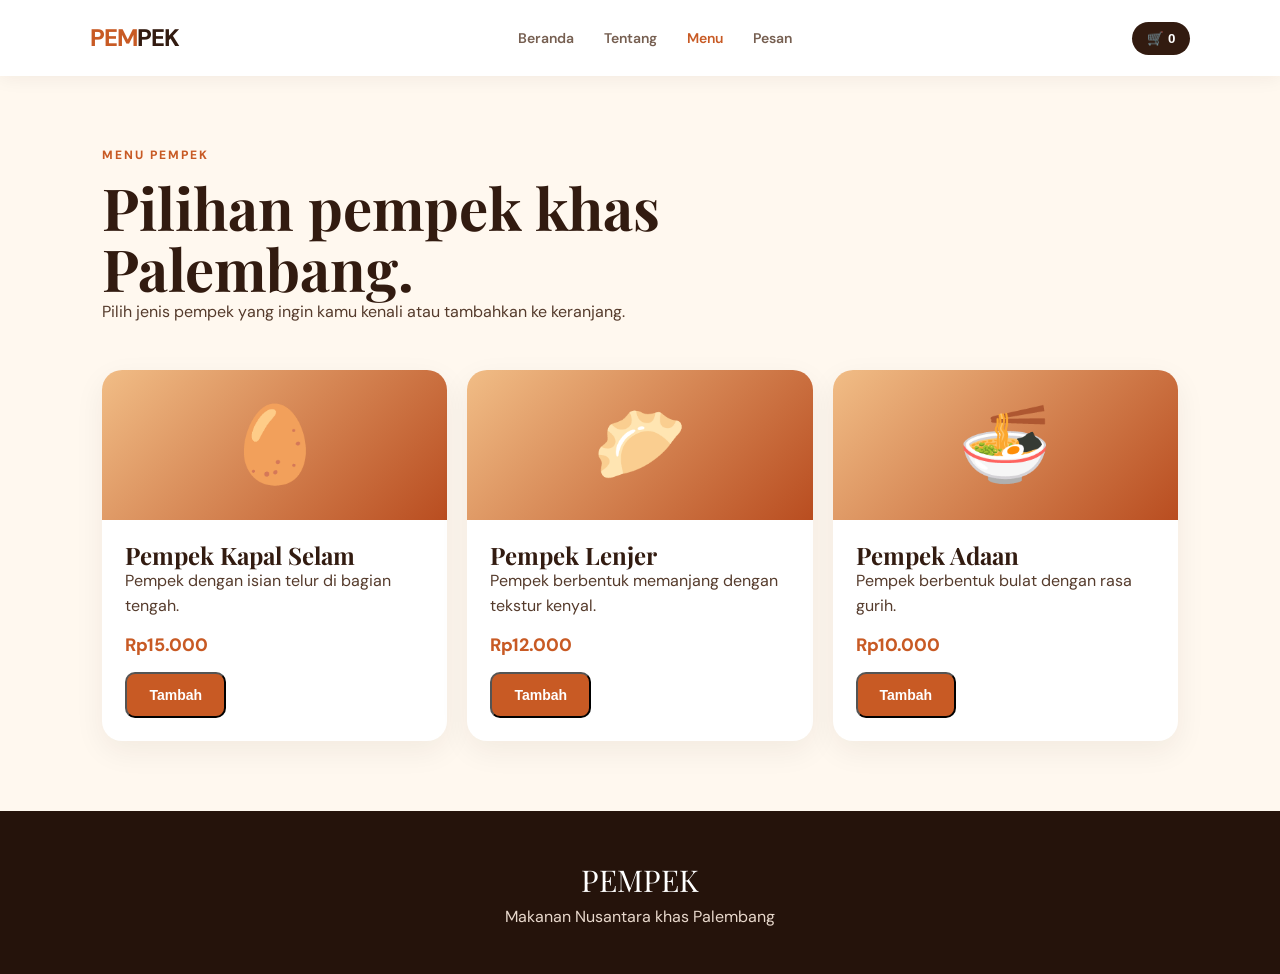
==== menu.html @ fd779777 "Add Pempek menu page" ====
<!DOCTYPE html><html lang="id"><head><meta charset="UTF-8"><meta name="viewport" content="width=device-width,initial-scale=1.0"><title>Menu Pempek</title><link rel="stylesheet" href="style.css"></head><body>
<nav class="navbar"><a class="brand" href="index.html"><span>PEM</span>PEK</a><div class="nav-links"><a href="index.html">Beranda</a><a href="tentang.html">Tentang</a><a class="active" href="menu.html">Menu</a><a href="pesan.html">Pesan</a></div><button class="cart-btn" onclick="showCart()">🛒 <span id="cartCount">0</span></button></nav>
<main class="page"><div class="page-title"><p class="eyebrow">MENU PEMPEK</p><h1>Pilihan pempek khas Palembang.</h1><p>Pilih jenis pempek yang ingin kamu kenali atau tambahkan ke keranjang.</p></div><div class="menu-grid">
<article class="menu-item"><div class="menu-top">🥚</div><div class="menu-body"><h2>Pempek Kapal Selam</h2><p>Pempek dengan isian telur di bagian tengah.</p><div class="price">Rp15.000</div><button class="btn primary" onclick="addToCart('Kapal Selam',15000)">Tambah</button></div></article>
<article class="menu-item"><div class="menu-top">🥟</div><div class="menu-body"><h2>Pempek Lenjer</h2><p>Pempek berbentuk memanjang dengan tekstur kenyal.</p><div class="price">Rp12.000</div><button class="btn primary" onclick="addToCart('Lenjer',12000)">Tambah</button></div></article>
<article class="menu-item"><div class="menu-top">🍜</div><div class="menu-body"><h2>Pempek Adaan</h2><p>Pempek berbentuk bulat dengan rasa gurih.</p><div class="price">Rp10.000</div><button class="btn primary" onclick="addToCart('Adaan',10000)">Tambah</button></div></article>
</div></main><footer><div class="footer-brand">PEMPEK</div><p>Makanan Nusantara khas Palembang</p></footer><div id="toast" class="toast"></div><script src="script.js"></script></body></html>
---- style.css ----
@import url('https://fonts.googleapis.com/css2?family=DM+Sans:wght@400;500;600;700&family=Playfair+Display:wght@600;700;800&display=swap');
:root{--brown:#321b10;--orange:#c85a24;--cream:#fff8ef;--soft:#f7eadb;--text:#553b2c;--white:#fff}
*{box-sizing:border-box;margin:0;padding:0}html{scroll-behavior:smooth}body{font-family:'DM Sans',sans-serif;background:var(--cream);color:var(--text);line-height:1.6}.navbar{height:76px;padding:0 7%;display:flex;align-items:center;justify-content:space-between;background:#fff;position:sticky;top:0;z-index:10;box-shadow:0 2px 18px #321b1010}.brand{font-weight:800;font-size:24px;color:var(--brown);text-decoration:none;letter-spacing:-1px}.brand span{color:var(--orange)}.nav-links{display:flex;gap:30px}.nav-links a{color:#765f51;text-decoration:none;font-size:14px;font-weight:600}.nav-links a:hover,.nav-links a.active{color:var(--orange)}.cart-btn{border:0;background:var(--brown);color:#fff;border-radius:99px;padding:9px 15px;cursor:pointer;font-weight:700}.hero{min-height:620px;padding:80px 8%;display:grid;grid-template-columns:1.05fr .95fr;align-items:center;gap:50px;background:radial-gradient(circle at 80% 30%,#ffd8ad 0,#fff8ef 38%,#fff8ef 100%)}.eyebrow{font-size:12px;letter-spacing:2px;color:var(--orange);font-weight:800;margin-bottom:12px}.hero h1,h2{font-family:'Playfair Display',serif;color:var(--brown);line-height:1.05}.hero h1{font-size:clamp(50px,7vw,88px);letter-spacing:-3px}.hero h1 em{color:var(--orange);font-style:normal}.hero-text{max-width:570px;margin:24px 0;color:#765f51;font-size:17px}.hero-actions{display:flex;gap:12px}.btn{display:inline-block;padding:13px 22px;border-radius:10px;text-decoration:none;font-weight:700;font-size:14px}.primary{background:var(--orange);color:#fff}.ghost{border:1px solid #cda98e;color:var(--brown)}.hero-visual{height:430px;display:grid;place-items:center;position:relative}.food-circle{width:min(390px,80vw);height:min(390px,80vw);border-radius:50%;background:linear-gradient(145deg,#e9a05e,#9e3e18);display:grid;place-items:center;box-shadow:20px 25px 60px #9b421c35}.food-emoji{font-size:150px;filter:drop-shadow(0 15px 12px #321b1050)}.badge{position:absolute;right:2%;bottom:55px;background:#fff;padding:16px 20px;border-radius:15px;box-shadow:0 12px 35px #321b1020;color:#8b6a58;font-size:12px}.badge strong{color:var(--brown);font-size:16px}.section{padding:85px 8%;max-width:1250px;margin:auto}.intro{display:grid;grid-template-columns:1fr 1fr;gap:80px;align-items:end}.section h2{font-size:46px}.intro>p{font-size:17px;color:#765f51}.section-head{display:flex;justify-content:space-between;align-items:end;margin-bottom:30px}.section-head>a{color:var(--orange);font-weight:700;text-decoration:none}.cards{display:grid;grid-template-columns:repeat(3,1fr);gap:20px}.card{background:#fff;padding:30px;border-radius:20px;box-shadow:0 10px 35px #321b100b;border:1px solid #f0e1d3}.card-icon{font-size:45px;background:var(--soft);width:75px;height:75px;border-radius:18px;display:grid;place-items:center;margin-bottom:22px}.card h3{color:var(--brown);font-size:21px;margin-bottom:8px}.card p{color:#806b5e;font-size:14px}.cta{margin-top:20px;background:var(--brown);color:#fff;max-width:1090px;border-radius:28px;display:flex;justify-content:space-between;align-items:center;gap:30px}.cta h2{color:#fff;font-size:40px;margin-bottom:12px}.cta p:not(.eyebrow){color:#d9c5b6}.cta .primary{background:#e7783c;white-space:nowrap}footer{text-align:center;background:#25130b;color:#e8d8cc;padding:45px 20px}.footer-brand{font-family:'Playfair Display',serif;font-size:30px;color:#fff}.copyright{margin-top:15px;font-size:12px;color:#9c8170}.page{min-height:70vh;padding:70px 8%}.page-title{max-width:800px;margin-bottom:45px}.page-title h1{font-family:'Playfair Display',serif;font-size:58px;color:var(--brown);line-height:1.05}.detail-grid{display:grid;grid-template-columns:1fr 1fr;gap:30px}.panel{background:#fff;border-radius:22px;padding:32px;box-shadow:0 10px 35px #321b100c}.panel h2{font-size:32px;margin-bottom:15px}.facts{display:grid;grid-template-columns:repeat(3,1fr);gap:12px;margin-top:25px}.fact{background:var(--soft);padding:18px;border-radius:13px;text-align:center}.fact strong{display:block;color:var(--orange)}.menu-grid{display:grid;grid-template-columns:repeat(3,1fr);gap:20px}.menu-item{background:#fff;border-radius:20px;overflow:hidden;box-shadow:0 10px 30px #321b1010}.menu-top{height:150px;background:linear-gradient(135deg,#f1bd86,#b94d20);display:grid;place-items:center;font-size:75px}.menu-body{padding:23px}.price{font-weight:800;color:var(--orange);font-size:18px;margin:12px 0}.order-form{max-width:700px}.field{margin-bottom:18px}.field label{display:block;font-weight:700;margin-bottom:7px;color:var(--brown)}.field input,.field select{width:100%;padding:13px;border:1px solid #decbbb;border-radius:10px;background:#fff;font:inherit}.qty{display:flex;align-items:center;gap:10px}.qty input{width:100px}.toast{position:fixed;bottom:25px;right:25px;background:var(--brown);color:#fff;padding:14px 20px;border-radius:12px;transform:translateY(100px);opacity:0;transition:.3s;z-index:30}.toast.show{transform:translateY(0);opacity:1}@media(max-width:800px){.nav-links{gap:12px}.hero,.intro,.detail-grid{grid-template-columns:1fr}.hero{padding-top:55px}.hero-visual{height:330px}.cards,.menu-grid{grid-template-columns:1fr}.section-head{align-items:start;gap:15px;flex-direction:column}.cta{flex-direction:column;align-items:start}.facts{grid-template-columns:1fr}.page-title h1{font-size:45px}}@media(max-width:520px){.navbar{padding:0 5%}.nav-links a:nth-child(2),.nav-links a:nth-child(3){display:none}.hero h1{font-size:52px}.section{padding:60px 6%}.food-emoji{font-size:100px}}
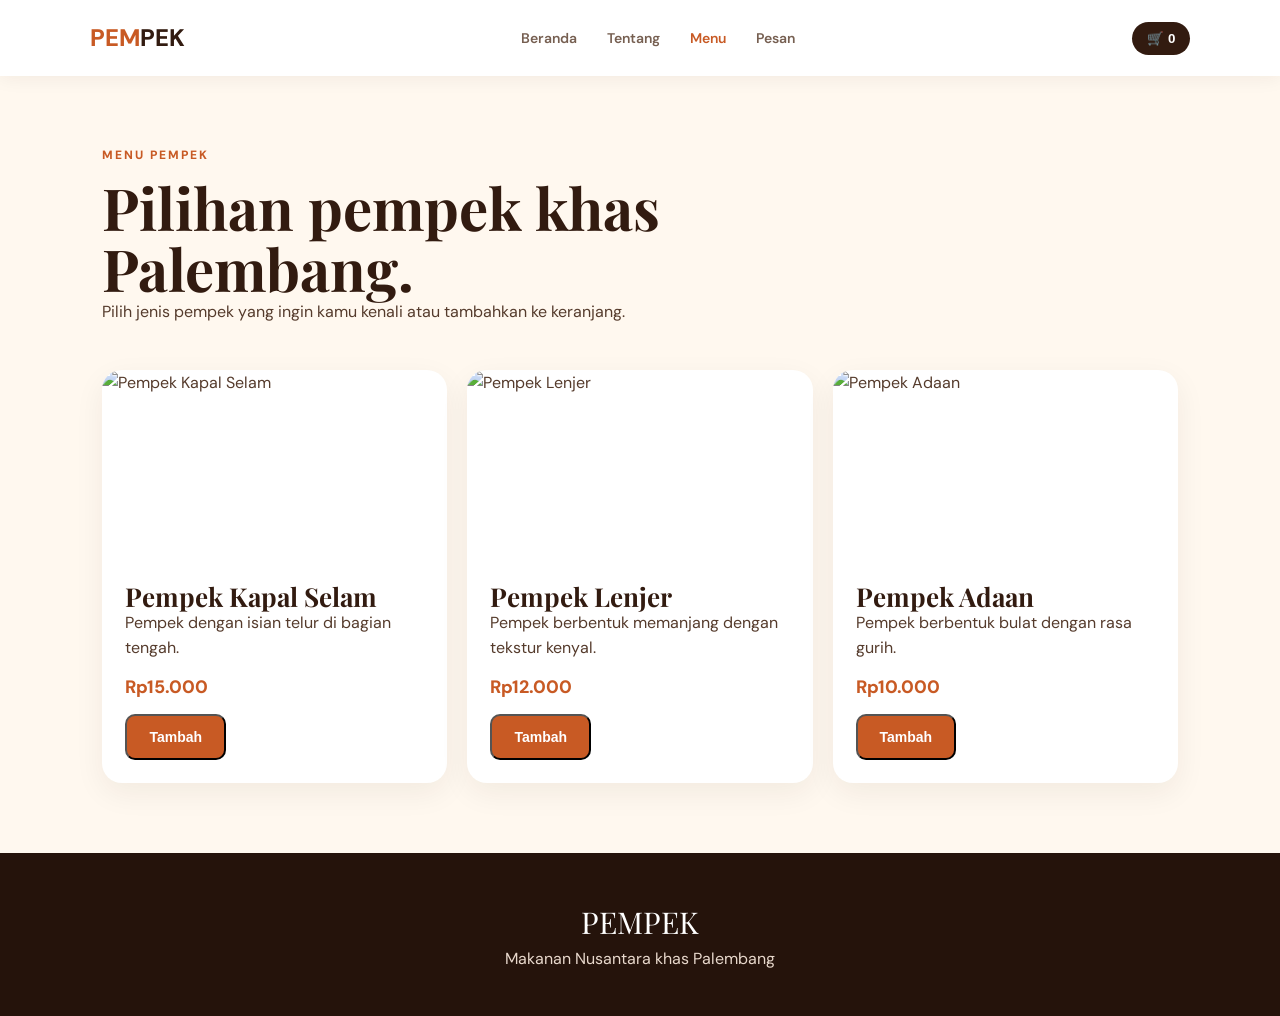
==== commit 7327e0dc: "Percantik website Pempek dengan gambar dan desain modern" ====
--- a/menu.html
+++ b/menu.html
@@ -1,7 +1 @@
-<!DOCTYPE html><html lang="id"><head><meta charset="UTF-8"><meta name="viewport" content="width=device-width,initial-scale=1.0"><title>Menu Pempek</title><link rel="stylesheet" href="style.css"></head><body>
-<nav class="navbar"><a class="brand" href="index.html"><span>PEM</span>PEK</a><div class="nav-links"><a href="index.html">Beranda</a><a href="tentang.html">Tentang</a><a class="active" href="menu.html">Menu</a><a href="pesan.html">Pesan</a></div><button class="cart-btn" onclick="showCart()">🛒 <span id="cartCount">0</span></button></nav>
-<main class="page"><div class="page-title"><p class="eyebrow">MENU PEMPEK</p><h1>Pilihan pempek khas Palembang.</h1><p>Pilih jenis pempek yang ingin kamu kenali atau tambahkan ke keranjang.</p></div><div class="menu-grid">
-<article class="menu-item"><div class="menu-top">🥚</div><div class="menu-body"><h2>Pempek Kapal Selam</h2><p>Pempek dengan isian telur di bagian tengah.</p><div class="price">Rp15.000</div><button class="btn primary" onclick="addToCart('Kapal Selam',15000)">Tambah</button></div></article>
-<article class="menu-item"><div class="menu-top">🥟</div><div class="menu-body"><h2>Pempek Lenjer</h2><p>Pempek berbentuk memanjang dengan tekstur kenyal.</p><div class="price">Rp12.000</div><button class="btn primary" onclick="addToCart('Lenjer',12000)">Tambah</button></div></article>
-<article class="menu-item"><div class="menu-top">🍜</div><div class="menu-body"><h2>Pempek Adaan</h2><p>Pempek berbentuk bulat dengan rasa gurih.</p><div class="price">Rp10.000</div><button class="btn primary" onclick="addToCart('Adaan',10000)">Tambah</button></div></article>
-</div></main><footer><div class="footer-brand">PEMPEK</div><p>Makanan Nusantara khas Palembang</p></footer><div id="toast" class="toast"></div><script src="script.js"></script></body></html>+<!DOCTYPE html><html lang="id"><head><meta charset="UTF-8"><meta name="viewport" content="width=device-width,initial-scale=1.0"><title>Menu Pempek</title><link rel="stylesheet" href="style.css"></head><body><nav class="navbar"><a class="brand" href="index.html"><span>PEM</span>PEK</a><div class="nav-links"><a href="index.html">Beranda</a><a href="tentang.html">Tentang</a><a class="active" href="menu.html">Menu</a><a href="pesan.html">Pesan</a></div><button class="cart-btn" onclick="showCart()">🛒 <span id="cartCount">0</span></button></nav><main class="page"><div class="page-title"><p class="eyebrow">MENU PEMPEK</p><h1>Pilihan pempek khas Palembang.</h1><p>Pilih jenis pempek yang ingin kamu kenali atau tambahkan ke keranjang.</p></div><div class="menu-grid"><article class="menu-item"><div class="menu-top"><img src="https://images.unsplash.com/photo-1601050690117-94f5f6fa8bd7?auto=format&fit=crop&w=900&q=85" alt="Pempek Kapal Selam"></div><div class="menu-body"><h2>Pempek Kapal Selam</h2><p>Pempek dengan isian telur di bagian tengah.</p><div class="price">Rp15.000</div><button class="btn primary" onclick="addToCart('Kapal Selam',15000)">Tambah</button></div></article><article class="menu-item"><div class="menu-top"><img src="https://images.unsplash.com/photo-1626804475297-41608ea09aeb?auto=format&fit=crop&w=900&q=85" alt="Pempek Lenjer"></div><div class="menu-body"><h2>Pempek Lenjer</h2><p>Pempek berbentuk memanjang dengan tekstur kenyal.</p><div class="price">Rp12.000</div><button class="btn primary" onclick="addToCart('Lenjer',12000)">Tambah</button></div></article><article class="menu-item"><div class="menu-top"><img src="https://images.unsplash.com/photo-1601050690597-df0568f70950?auto=format&fit=crop&w=900&q=85" alt="Pempek Adaan"></div><div class="menu-body"><h2>Pempek Adaan</h2><p>Pempek berbentuk bulat dengan rasa gurih.</p><div class="price">Rp10.000</div><button class="btn primary" onclick="addToCart('Adaan',10000)">Tambah</button></div></article></div></main><footer><div class="footer-brand">PEMPEK</div><p>Makanan Nusantara khas Palembang</p></footer><div id="toast" class="toast"></div><script src="script.js"></script></body></html>
--- a/style.css
+++ b/style.css
@@ -1,3 +1 @@
-@import url('https://fonts.googleapis.com/css2?family=DM+Sans:wght@400;500;600;700&family=Playfair+Display:wght@600;700;800&display=swap');
-:root{--brown:#321b10;--orange:#c85a24;--cream:#fff8ef;--soft:#f7eadb;--text:#553b2c;--white:#fff}
-*{box-sizing:border-box;margin:0;padding:0}html{scroll-behavior:smooth}body{font-family:'DM Sans',sans-serif;background:var(--cream);color:var(--text);line-height:1.6}.navbar{height:76px;padding:0 7%;display:flex;align-items:center;justify-content:space-between;background:#fff;position:sticky;top:0;z-index:10;box-shadow:0 2px 18px #321b1010}.brand{font-weight:800;font-size:24px;color:var(--brown);text-decoration:none;letter-spacing:-1px}.brand span{color:var(--orange)}.nav-links{display:flex;gap:30px}.nav-links a{color:#765f51;text-decoration:none;font-size:14px;font-weight:600}.nav-links a:hover,.nav-links a.active{color:var(--orange)}.cart-btn{border:0;background:var(--brown);color:#fff;border-radius:99px;padding:9px 15px;cursor:pointer;font-weight:700}.hero{min-height:620px;padding:80px 8%;display:grid;grid-template-columns:1.05fr .95fr;align-items:center;gap:50px;background:radial-gradient(circle at 80% 30%,#ffd8ad 0,#fff8ef 38%,#fff8ef 100%)}.eyebrow{font-size:12px;letter-spacing:2px;color:var(--orange);font-weight:800;margin-bottom:12px}.hero h1,h2{font-family:'Playfair Display',serif;color:var(--brown);line-height:1.05}.hero h1{font-size:clamp(50px,7vw,88px);letter-spacing:-3px}.hero h1 em{color:var(--orange);font-style:normal}.hero-text{max-width:570px;margin:24px 0;color:#765f51;font-size:17px}.hero-actions{display:flex;gap:12px}.btn{display:inline-block;padding:13px 22px;border-radius:10px;text-decoration:none;font-weight:700;font-size:14px}.primary{background:var(--orange);color:#fff}.ghost{border:1px solid #cda98e;color:var(--brown)}.hero-visual{height:430px;display:grid;place-items:center;position:relative}.food-circle{width:min(390px,80vw);height:min(390px,80vw);border-radius:50%;background:linear-gradient(145deg,#e9a05e,#9e3e18);display:grid;place-items:center;box-shadow:20px 25px 60px #9b421c35}.food-emoji{font-size:150px;filter:drop-shadow(0 15px 12px #321b1050)}.badge{position:absolute;right:2%;bottom:55px;background:#fff;padding:16px 20px;border-radius:15px;box-shadow:0 12px 35px #321b1020;color:#8b6a58;font-size:12px}.badge strong{color:var(--brown);font-size:16px}.section{padding:85px 8%;max-width:1250px;margin:auto}.intro{display:grid;grid-template-columns:1fr 1fr;gap:80px;align-items:end}.section h2{font-size:46px}.intro>p{font-size:17px;color:#765f51}.section-head{display:flex;justify-content:space-between;align-items:end;margin-bottom:30px}.section-head>a{color:var(--orange);font-weight:700;text-decoration:none}.cards{display:grid;grid-template-columns:repeat(3,1fr);gap:20px}.card{background:#fff;padding:30px;border-radius:20px;box-shadow:0 10px 35px #321b100b;border:1px solid #f0e1d3}.card-icon{font-size:45px;background:var(--soft);width:75px;height:75px;border-radius:18px;display:grid;place-items:center;margin-bottom:22px}.card h3{color:var(--brown);font-size:21px;margin-bottom:8px}.card p{color:#806b5e;font-size:14px}.cta{margin-top:20px;background:var(--brown);color:#fff;max-width:1090px;border-radius:28px;display:flex;justify-content:space-between;align-items:center;gap:30px}.cta h2{color:#fff;font-size:40px;margin-bottom:12px}.cta p:not(.eyebrow){color:#d9c5b6}.cta .primary{background:#e7783c;white-space:nowrap}footer{text-align:center;background:#25130b;color:#e8d8cc;padding:45px 20px}.footer-brand{font-family:'Playfair Display',serif;font-size:30px;color:#fff}.copyright{margin-top:15px;font-size:12px;color:#9c8170}.page{min-height:70vh;padding:70px 8%}.page-title{max-width:800px;margin-bottom:45px}.page-title h1{font-family:'Playfair Display',serif;font-size:58px;color:var(--brown);line-height:1.05}.detail-grid{display:grid;grid-template-columns:1fr 1fr;gap:30px}.panel{background:#fff;border-radius:22px;padding:32px;box-shadow:0 10px 35px #321b100c}.panel h2{font-size:32px;margin-bottom:15px}.facts{display:grid;grid-template-columns:repeat(3,1fr);gap:12px;margin-top:25px}.fact{background:var(--soft);padding:18px;border-radius:13px;text-align:center}.fact strong{display:block;color:var(--orange)}.menu-grid{display:grid;grid-template-columns:repeat(3,1fr);gap:20px}.menu-item{background:#fff;border-radius:20px;overflow:hidden;box-shadow:0 10px 30px #321b1010}.menu-top{height:150px;background:linear-gradient(135deg,#f1bd86,#b94d20);display:grid;place-items:center;font-size:75px}.menu-body{padding:23px}.price{font-weight:800;color:var(--orange);font-size:18px;margin:12px 0}.order-form{max-width:700px}.field{margin-bottom:18px}.field label{display:block;font-weight:700;margin-bottom:7px;color:var(--brown)}.field input,.field select{width:100%;padding:13px;border:1px solid #decbbb;border-radius:10px;background:#fff;font:inherit}.qty{display:flex;align-items:center;gap:10px}.qty input{width:100px}.toast{position:fixed;bottom:25px;right:25px;background:var(--brown);color:#fff;padding:14px 20px;border-radius:12px;transform:translateY(100px);opacity:0;transition:.3s;z-index:30}.toast.show{transform:translateY(0);opacity:1}@media(max-width:800px){.nav-links{gap:12px}.hero,.intro,.detail-grid{grid-template-columns:1fr}.hero{padding-top:55px}.hero-visual{height:330px}.cards,.menu-grid{grid-template-columns:1fr}.section-head{align-items:start;gap:15px;flex-direction:column}.cta{flex-direction:column;align-items:start}.facts{grid-template-columns:1fr}.page-title h1{font-size:45px}}@media(max-width:520px){.navbar{padding:0 5%}.nav-links a:nth-child(2),.nav-links a:nth-child(3){display:none}.hero h1{font-size:52px}.section{padding:60px 6%}.food-emoji{font-size:100px}}+@import url('https://fonts.googleapis.com/css2?family=DM+Sans:wght@400;500;600;700&family=Playfair+Display:wght@600;700;800&display=swap');:root{--brown:#321b10;--orange:#c85a24;--cream:#fff8ef;--soft:#f7eadb;--text:#553b2c}*{box-sizing:border-box;margin:0;padding:0}body{font-family:'DM Sans',sans-serif;background:var(--cream);color:var(--text);line-height:1.6}.navbar{height:76px;padding:0 7%;display:flex;align-items:center;justify-content:space-between;background:#fff;position:sticky;top:0;z-index:10;box-shadow:0 2px 18px #321b1010}.brand{font-weight:800;font-size:24px;color:var(--brown);text-decoration:none}.brand span{color:var(--orange)}.nav-links{display:flex;gap:30px}.nav-links a{color:#765f51;text-decoration:none;font-size:14px;font-weight:600}.nav-links a:hover,.nav-links a.active{color:var(--orange)}.cart-btn{border:0;background:var(--brown);color:#fff;border-radius:99px;padding:9px 15px;cursor:pointer;font-weight:700}.hero{min-height:620px;padding:70px 8%;display:grid;grid-template-columns:1.05fr .95fr;align-items:center;gap:50px;background:radial-gradient(circle at 80% 30%,#ffd8ad 0,#fff8ef 38%,#fff8ef 100%)}.eyebrow{font-size:12px;letter-spacing:2px;color:var(--orange);font-weight:800;margin-bottom:12px}.hero h1,h2{font-family:'Playfair Display',serif;color:var(--brown);line-height:1.05}.hero h1{font-size:clamp(50px,7vw,88px);letter-spacing:-3px}.hero h1 em{color:var(--orange);font-style:normal}.hero-text{max-width:570px;margin:24px 0;color:#765f51;font-size:17px}.hero-actions{display:flex;gap:12px}.btn{display:inline-block;padding:13px 22px;border-radius:10px;text-decoration:none;font-weight:700;font-size:14px}.primary{background:var(--orange);color:#fff}.ghost{border:1px solid #cda98e;color:var(--brown)}.hero-visual{height:430px;display:grid;place-items:center;position:relative}.hero-img{width:min(410px,85vw);height:410px;object-fit:cover;border-radius:50%;border:10px solid #fff;box-shadow:20px 25px 60px #9b421c35}.badge{position:absolute;right:0;bottom:35px;background:#fff;padding:16px 20px;border-radius:15px;box-shadow:0 12px 35px #321b1020;color:#8b6a58;font-size:12px}.badge strong{color:var(--brown);font-size:16px}.section{padding:85px 8%;max-width:1250px;margin:auto}.intro{display:grid;grid-template-columns:1fr 1fr;gap:80px;align-items:end}.section h2{font-size:46px}.intro>p{font-size:17px;color:#765f51}.section-head{display:flex;justify-content:space-between;align-items:end;margin-bottom:30px}.section-head>a{color:var(--orange);font-weight:700;text-decoration:none}.cards{display:grid;grid-template-columns:repeat(3,1fr);gap:20px}.card{background:#fff;border-radius:20px;overflow:hidden;box-shadow:0 10px 35px #321b100b;border:1px solid #f0e1d3}.card img{width:100%;height:190px;object-fit:cover;display:block}.card h3,.card p{margin-left:25px;margin-right:25px}.card h3{color:var(--brown);font-size:21px;margin-top:20px;margin-bottom:8px}.card p{color:#806b5e;font-size:14px;margin-bottom:25px}.cta{margin-top:20px;background:var(--brown);color:#fff;max-width:1090px;border-radius:28px;display:flex;justify-content:space-between;align-items:center;gap:30px}.cta h2{color:#fff;font-size:40px;margin-bottom:12px}.cta p:not(.eyebrow){color:#d9c5b6}.cta .primary{background:#e7783c;white-space:nowrap}footer{text-align:center;background:#25130b;color:#e8d8cc;padding:45px 20px}.footer-brand{font-family:'Playfair Display',serif;font-size:30px;color:#fff}.copyright{margin-top:15px;font-size:12px;color:#9c8170}.page{min-height:70vh;padding:70px 8%}.page-title{max-width:800px;margin-bottom:45px}.page-title h1{font-family:'Playfair Display',serif;font-size:58px;color:var(--brown);line-height:1.05}.detail-grid{display:grid;grid-template-columns:1fr 1fr;gap:30px}.panel{background:#fff;border-radius:22px;padding:32px;box-shadow:0 10px 35px #321b100c}.facts{display:grid;grid-template-columns:repeat(3,1fr);gap:12px;margin-top:25px}.fact{background:var(--soft);padding:18px;border-radius:13px;text-align:center}.fact strong{display:block;color:var(--orange)}.menu-grid{display:grid;grid-template-columns:repeat(3,1fr);gap:20px}.menu-item{background:#fff;border-radius:20px;overflow:hidden;box-shadow:0 10px 30px #321b1010}.menu-top{height:190px;overflow:hidden}.menu-top img{width:100%;height:100%;object-fit:cover}.menu-body{padding:23px}.menu-body h2{font-size:26px}.price{font-weight:800;color:var(--orange);font-size:18px;margin:12px 0}.order-form{max-width:700px}.field{margin-bottom:18px}.field label{display:block;font-weight:700;margin-bottom:7px;color:var(--brown)}.field input,.field select{width:100%;padding:13px;border:1px solid #decbbb;border-radius:10px;background:#fff;font:inherit}.toast{position:fixed;bottom:25px;right:25px;background:var(--brown);color:#fff;padding:14px 20px;border-radius:12px;transform:translateY(100px);opacity:0;transition:.3s;z-index:30}.toast.show{transform:translateY(0);opacity:1}@media(max-width:800px){.nav-links{gap:12px}.hero,.intro,.detail-grid{grid-template-columns:1fr}.hero{padding-top:55px}.hero-visual{height:330px}.hero-img{height:300px;width:300px}.cards,.menu-grid{grid-template-columns:1fr}.section-head{align-items:start;gap:15px;flex-direction:column}.cta{flex-direction:column;align-items:start}.facts{grid-template-columns:1fr}.page-title h1{font-size:45px}}@media(max-width:520px){.navbar{padding:0 5%}.nav-links a:nth-child(2),.nav-links a:nth-child(3){display:none}.hero h1{font-size:52px}.section{padding:60px 6%}}
